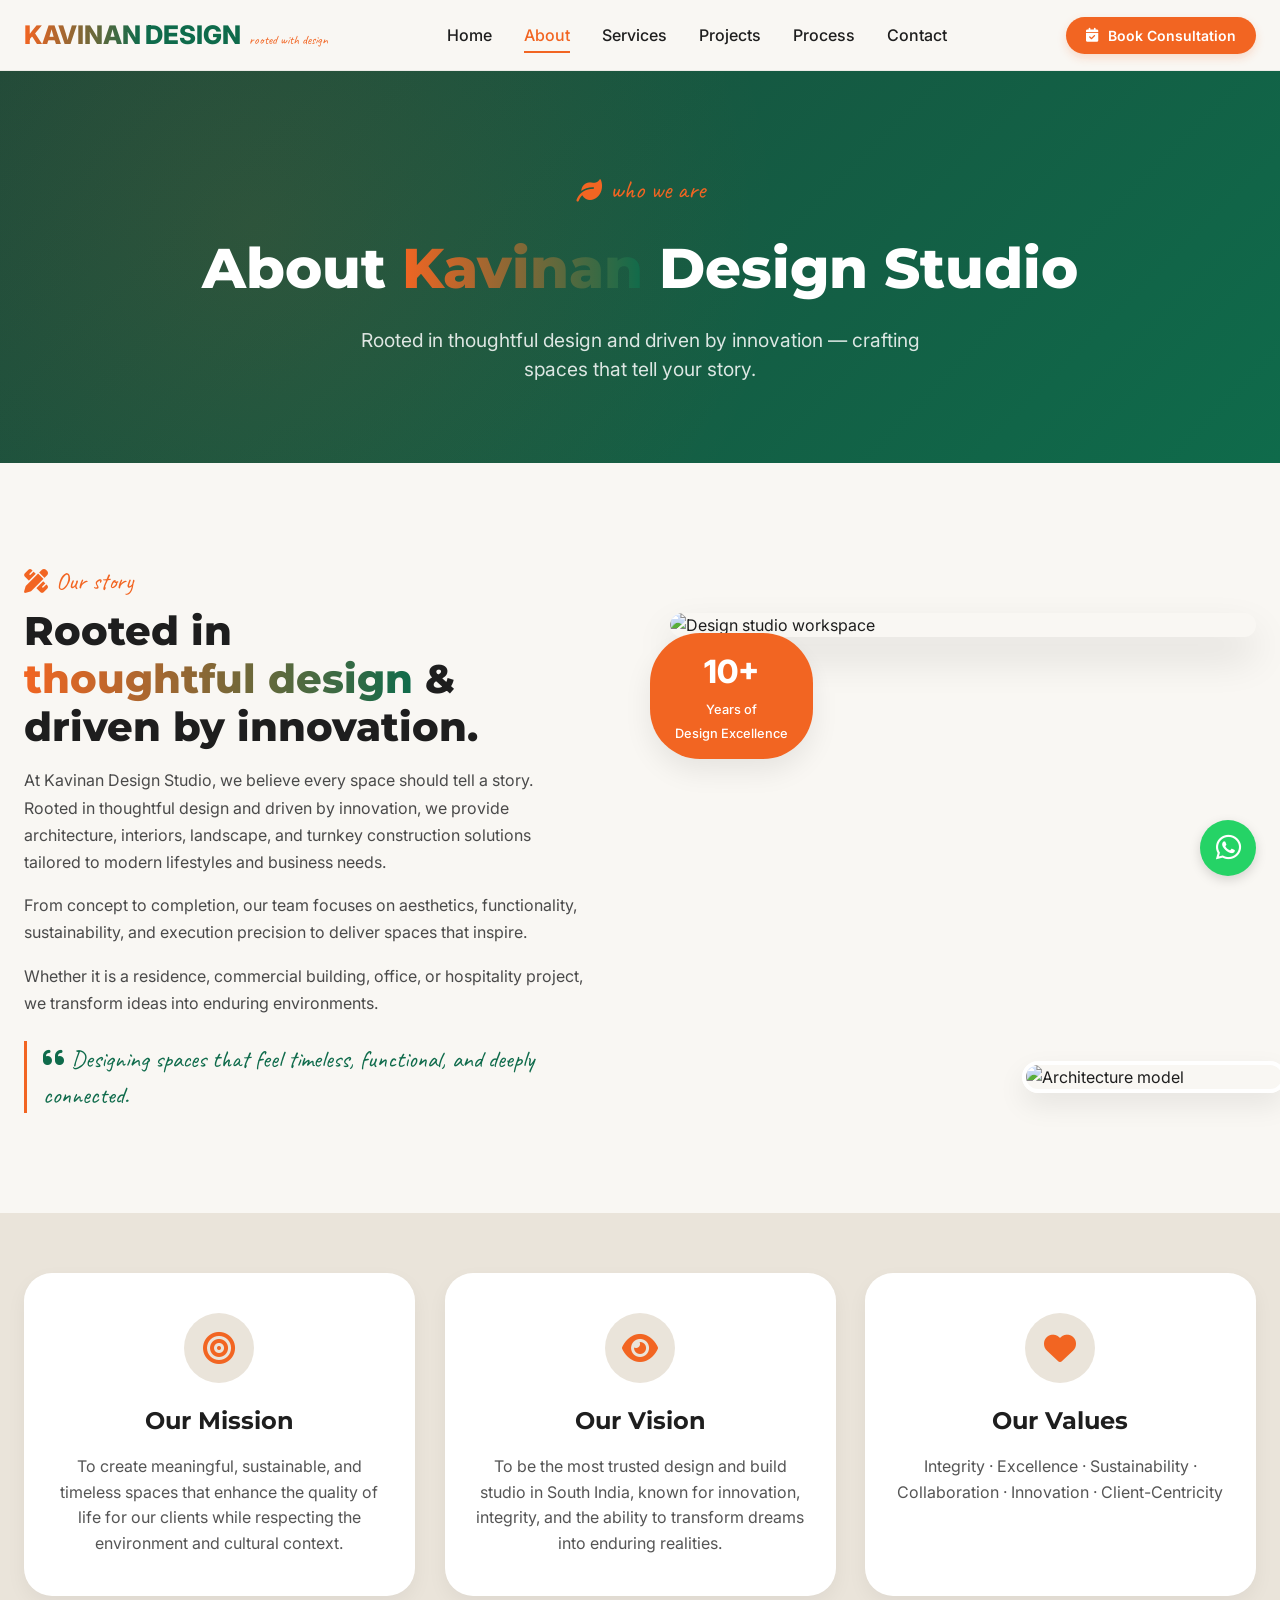
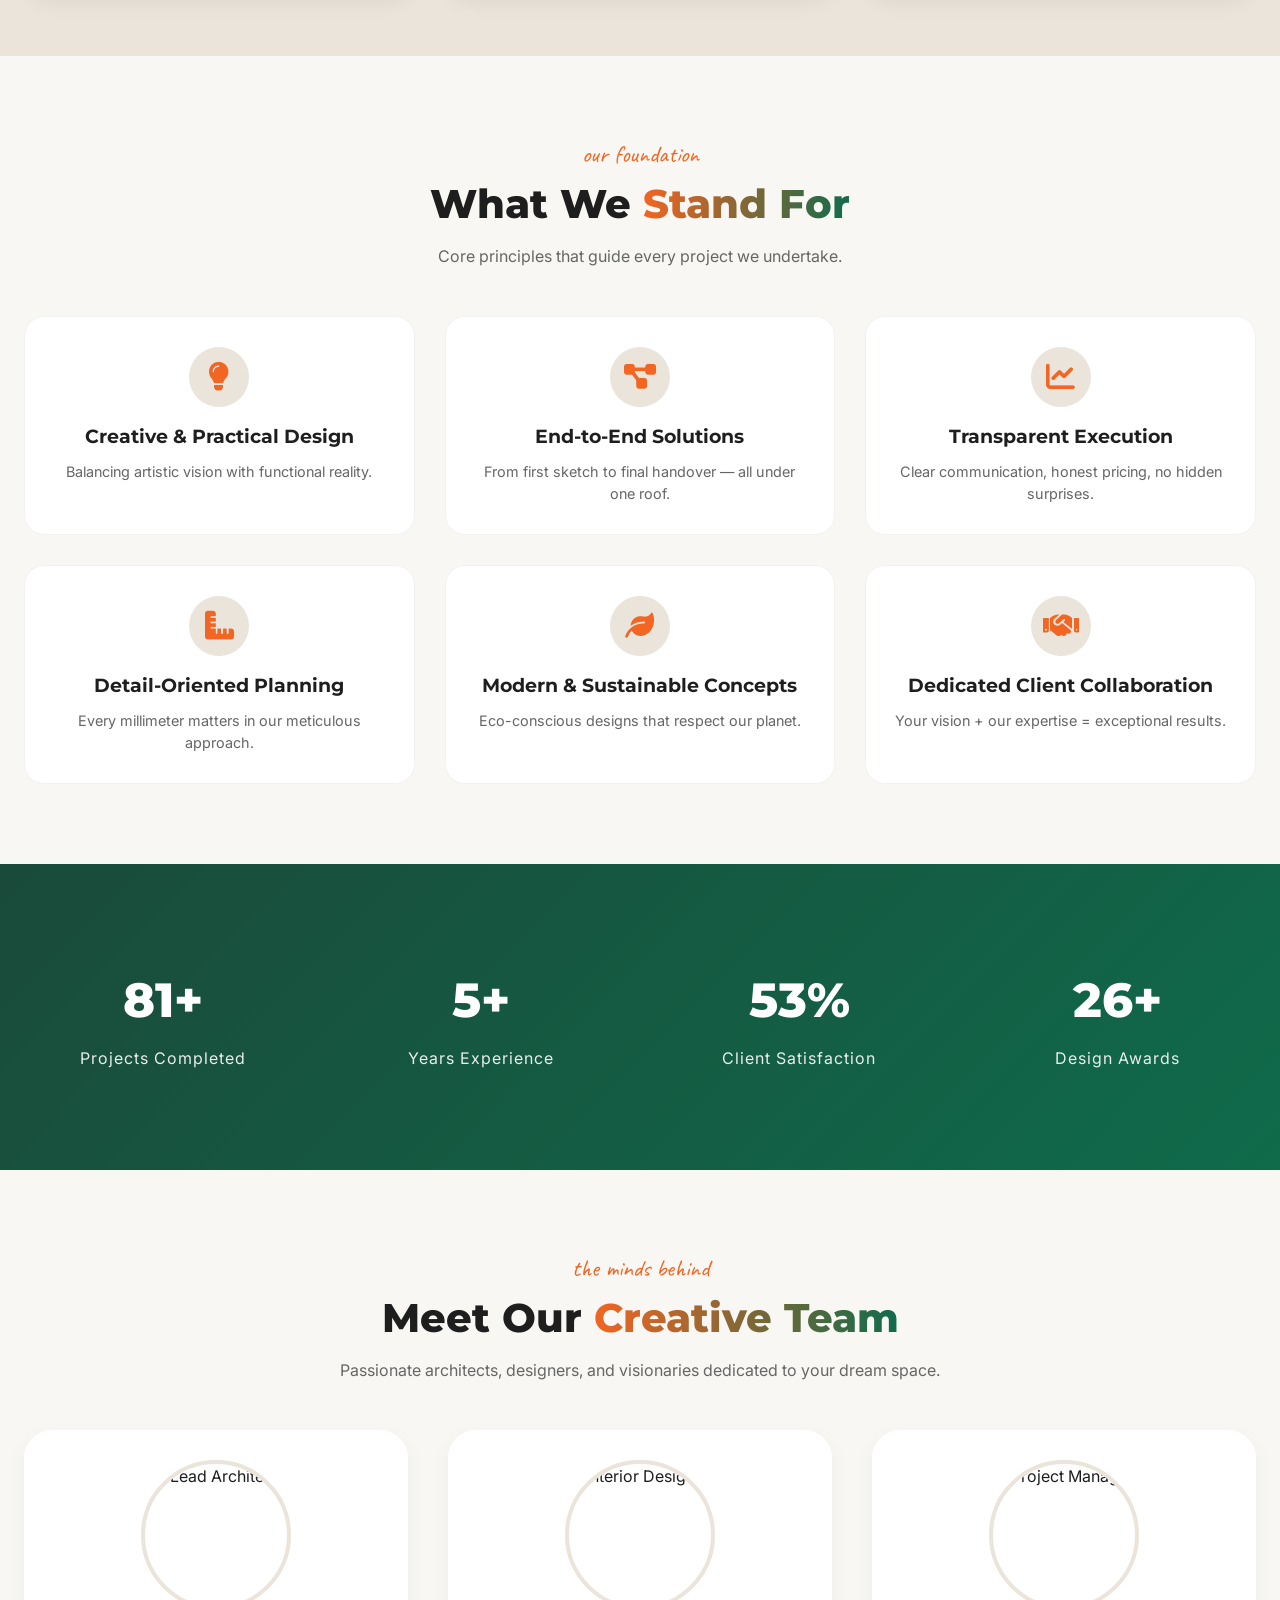
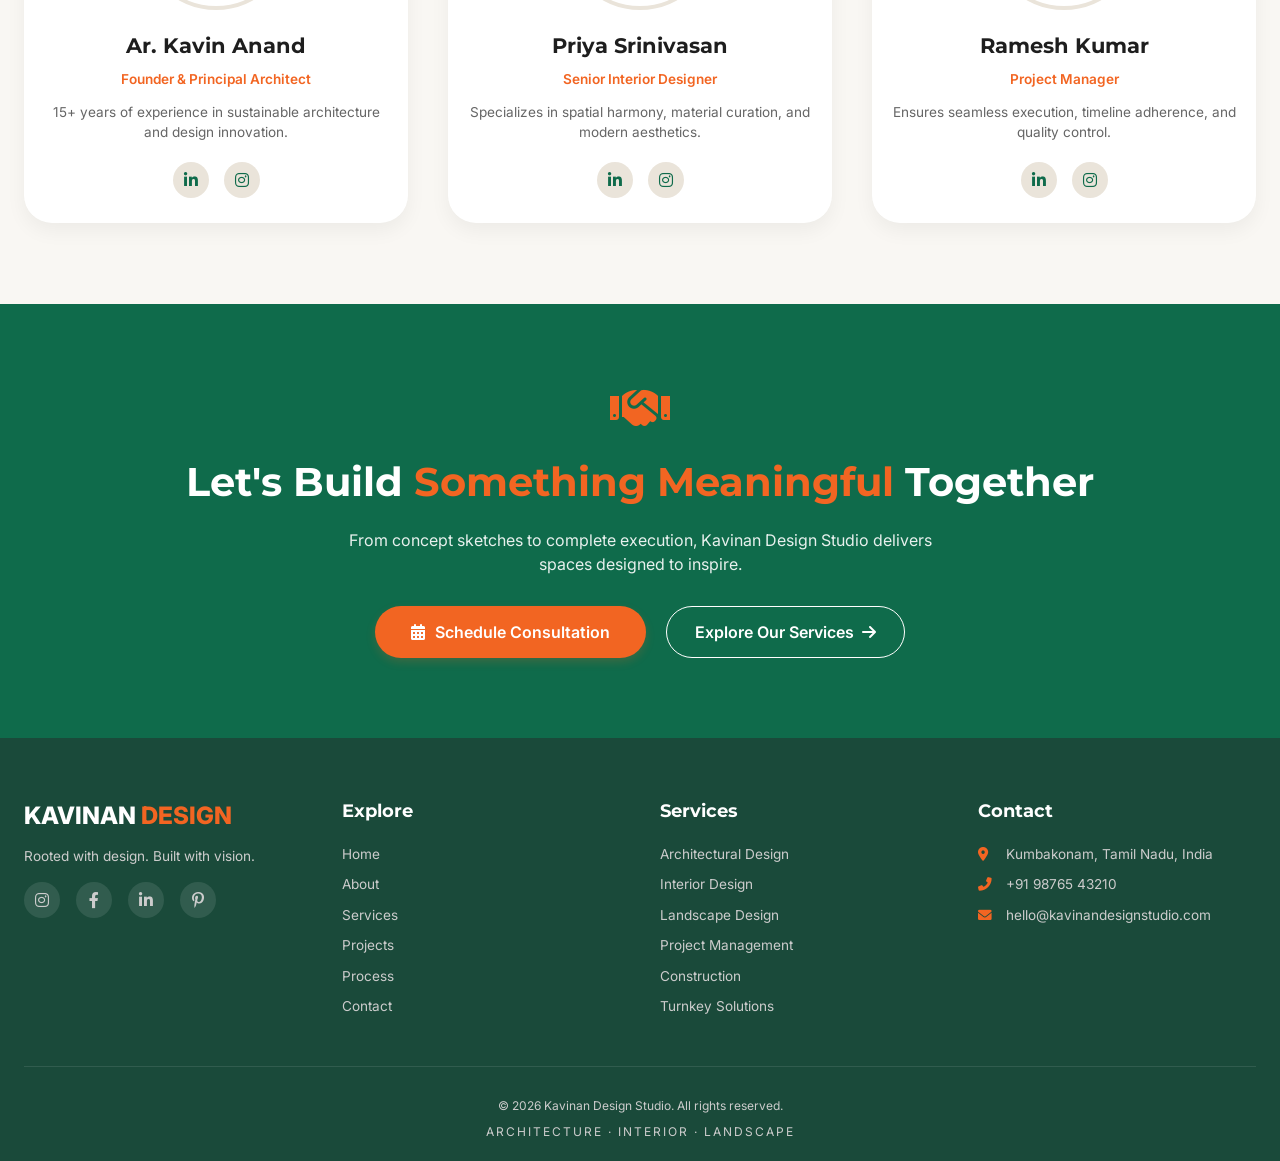
==== about.html @ 9d23a1c0 "first commit" ====
<!DOCTYPE html>
<html lang="en">
<head>
  <meta charset="UTF-8">
  <meta name="viewport" content="width=device-width, initial-scale=1.0, viewport-fit=cover">
  <title>About Us | Kavinan Design Studio | Rooted With Design. Built With Vision.</title>
  <meta name="description" content="Learn about Kavinan Design Studio — rooted in thoughtful design, driven by innovation. We create timeless architecture, interiors, and landscapes in Kumbakonam, Tamil Nadu.">
  
  <!-- Google Fonts -->
  <link href="https://fonts.googleapis.com/css2?family=Montserrat:wght@500;600;700;800;900&family=Inter:opsz,wght@14..32,300;14..32,400;14..32,500;14..32,600;14..32,700&family=Caveat:wght@500;700&display=swap" rel="stylesheet">
  <!-- Font Awesome 6 -->
  <link rel="stylesheet" href="https://cdnjs.cloudflare.com/ajax/libs/font-awesome/6.0.0-beta3/css/all.min.css">
  <!-- AOS Library -->
  <link href="https://unpkg.com/aos@2.3.1/dist/aos.css" rel="stylesheet">
  <!-- About Page CSS -->
  <link rel="stylesheet" href="about.css">
</head>
<body>

<!-- ==================== SITE HEADER (Shared across all pages) ==================== -->
<header class="site-header">
  <div class="container">
    <div class="header-inner">
      <div class="logo">
        <span class="logo-main">KAVINAN</span>
        <span class="logo-accent"> DESIGN</span>
        <span class="logo-tagline">rooted with design</span>
      </div>
      
      <!-- Desktop Navigation -->
      <nav class="desktop-nav">
        <a href="index.html" class="nav-link">Home</a>
        <a href="about.html" class="nav-link active">About</a>
        <a href="services.html" class="nav-link">Services</a>
        <a href="projects.html" class="nav-link">Projects</a>
        <a href="process.html" class="nav-link">Process</a>
        <a href="contact.html" class="nav-link">Contact</a>
      </nav>
      
      <div class="header-cta">
        <a href="contact.html" class="btn-primary btn-sm">
          <i class="fas fa-calendar-check"></i> Book Consultation
        </a>
      </div>
      
      <!-- Mobile Menu Toggle -->
      <button class="mobile-toggle" id="menuToggle">
        <i class="fas fa-bars"></i>
      </button>
    </div>
    
    <!-- Mobile Navigation Menu -->
    <div class="mobile-nav" id="mobileMenu">
      <a href="index.html" class="nav-link">Home</a>
      <a href="about.html" class="nav-link active">About</a>
      <a href="services.html" class="nav-link">Services</a>
      <a href="projects.html" class="nav-link">Projects</a>
      <a href="process.html" class="nav-link">Process</a>
      <a href="contact.html" class="nav-link">Contact</a>
      <a href="contact.html" class="btn-primary mobile-cta">Book Consultation</a>
    </div>
  </div>
</header>

<main>
  <!-- ==================== PAGE HERO ==================== -->
  <section class="page-hero">
    <div class="hero-pattern"></div>
    <div class="container">
      <div class="hero-content" data-aos="fade-up">
        <div class="hero-eyebrow">
          <i class="fas fa-leaf"></i> who we are
        </div>
        <h1 class="hero-title">About <span class="text-gradient">Kavinan</span> Design Studio</h1>
        <p class="hero-subtitle">Rooted in thoughtful design and driven by innovation — crafting spaces that tell your story.</p>
      </div>
    </div>
  </section>

  <!-- ==================== MAIN STORY SECTION ==================== -->
  <section class="story-section" data-aos="fade-up">
    <div class="container">
      <div class="story-grid">
        <div class="story-content" data-aos="fade-right">
          <div class="section-eyebrow">
            <i class="fas fa-pen-ruler"></i> Our story
          </div>
          <h2 class="section-title">Rooted in <span class="text-gradient">thoughtful design</span> & driven by innovation.</h2>
          <p class="story-text">At Kavinan Design Studio, we believe every space should tell a story. Rooted in thoughtful design and driven by innovation, we provide architecture, interiors, landscape, and turnkey construction solutions tailored to modern lifestyles and business needs.</p>
          <p class="story-text">From concept to completion, our team focuses on aesthetics, functionality, sustainability, and execution precision to deliver spaces that inspire.</p>
          <p class="story-text">Whether it is a residence, commercial building, office, or hospitality project, we transform ideas into enduring environments.</p>
          <div class="signature-quote">
            <i class="fas fa-quote-left"></i> Designing spaces that feel timeless, functional, and deeply connected.
          </div>
        </div>
        <div class="story-image" data-aos="fade-left">
          <div class="image-stack">
            <div class="image-main">
              <img src="https://images.pexels.com/photos/276724/pexels-photo-276724.jpeg?auto=compress&cs=tinysrgb&w=800" alt="Design studio workspace">
            </div>
            <div class="image-accent">
              <img src="https://images.pexels.com/photos/1571460/pexels-photo-1571460.jpeg?auto=compress&cs=tinysrgb&w=600" alt="Architecture model">
            </div>
          </div>
          <div class="floating-experience">
            <span class="exp-number">10+</span>
            <span class="exp-text">Years of<br>Design Excellence</span>
          </div>
        </div>
      </div>
    </div>
  </section>

  <!-- ==================== MISSION & VISION ==================== -->
  <section class="mission-vision" data-aos="fade-up">
    <div class="container">
      <div class="mv-grid">
        <div class="mission-card" data-aos="flip-left" data-aos-delay="0">
          <div class="card-icon">
            <i class="fas fa-bullseye"></i>
          </div>
          <h3>Our Mission</h3>
          <p>To create meaningful, sustainable, and timeless spaces that enhance the quality of life for our clients while respecting the environment and cultural context.</p>
        </div>
        <div class="vision-card" data-aos="flip-left" data-aos-delay="100">
          <div class="card-icon">
            <i class="fas fa-eye"></i>
          </div>
          <h3>Our Vision</h3>
          <p>To be the most trusted design and build studio in South India, known for innovation, integrity, and the ability to transform dreams into enduring realities.</p>
        </div>
        <div class="values-card" data-aos="flip-left" data-aos-delay="200">
          <div class="card-icon">
            <i class="fas fa-heart"></i>
          </div>
          <h3>Our Values</h3>
          <p>Integrity · Excellence · Sustainability · Collaboration · Innovation · Client-Centricity</p>
        </div>
      </div>
    </div>
  </section>

  <!-- ==================== WHAT WE STAND FOR (Values Grid) ==================== -->
  <section class="values-section" data-aos="fade-up">
    <div class="container">
      <div class="section-header">
        <div class="section-eyebrow">our foundation</div>
        <h2 class="section-title">What We <span class="text-gradient">Stand For</span></h2>
        <p class="section-subtitle">Core principles that guide every project we undertake.</p>
      </div>
      <div class="values-grid">
        <div class="value-item" data-aos="zoom-in" data-aos-delay="0">
          <div class="value-icon"><i class="fas fa-lightbulb"></i></div>
          <h4>Creative & Practical Design</h4>
          <p>Balancing artistic vision with functional reality.</p>
        </div>
        <div class="value-item" data-aos="zoom-in" data-aos-delay="50">
          <div class="value-icon"><i class="fas fa-project-diagram"></i></div>
          <h4>End-to-End Solutions</h4>
          <p>From first sketch to final handover — all under one roof.</p>
        </div>
        <div class="value-item" data-aos="zoom-in" data-aos-delay="100">
          <div class="value-icon"><i class="fas fa-chart-line"></i></div>
          <h4>Transparent Execution</h4>
          <p>Clear communication, honest pricing, no hidden surprises.</p>
        </div>
        <div class="value-item" data-aos="zoom-in" data-aos-delay="150">
          <div class="value-icon"><i class="fas fa-ruler-combined"></i></div>
          <h4>Detail-Oriented Planning</h4>
          <p>Every millimeter matters in our meticulous approach.</p>
        </div>
        <div class="value-item" data-aos="zoom-in" data-aos-delay="200">
          <div class="value-icon"><i class="fas fa-leaf"></i></div>
          <h4>Modern & Sustainable Concepts</h4>
          <p>Eco-conscious designs that respect our planet.</p>
        </div>
        <div class="value-item" data-aos="zoom-in" data-aos-delay="250">
          <div class="value-icon"><i class="fas fa-handshake"></i></div>
          <h4>Dedicated Client Collaboration</h4>
          <p>Your vision + our expertise = exceptional results.</p>
        </div>
      </div>
    </div>
  </section>

  <!-- ==================== STATS SECTION ==================== -->
  <section class="stats-section" data-aos="fade-up">
    <div class="container">
      <div class="stats-grid">
        <div class="stat-card" data-aos="count-up" data-aos-delay="0">
          <div class="stat-number">150+</div>
          <div class="stat-label">Projects Completed</div>
        </div>
        <div class="stat-card" data-aos="count-up" data-aos-delay="100">
          <div class="stat-number">10+</div>
          <div class="stat-label">Years Experience</div>
        </div>
        <div class="stat-card" data-aos="count-up" data-aos-delay="200">
          <div class="stat-number">98%</div>
          <div class="stat-label">Client Satisfaction</div>
        </div>
        <div class="stat-card" data-aos="count-up" data-aos-delay="300">
          <div class="stat-number">50+</div>
          <div class="stat-label">Design Awards</div>
        </div>
      </div>
    </div>
  </section>

  <!-- ==================== TEAM SECTION ==================== -->
  <section class="team-section" data-aos="fade-up">
    <div class="container">
      <div class="section-header">
        <div class="section-eyebrow">the minds behind</div>
        <h2 class="section-title">Meet Our <span class="text-gradient">Creative Team</span></h2>
        <p class="section-subtitle">Passionate architects, designers, and visionaries dedicated to your dream space.</p>
      </div>
      <div class="team-grid">
        <div class="team-card" data-aos="flip-up" data-aos-delay="0">
          <div class="team-image">
            <img src="https://randomuser.me/api/portraits/men/32.jpg" alt="Lead Architect">
          </div>
          <h4>Ar. Kavin Anand</h4>
          <span class="team-role">Founder & Principal Architect</span>
          <p>15+ years of experience in sustainable architecture and design innovation.</p>
          <div class="team-social">
            <a href="#"><i class="fab fa-linkedin-in"></i></a>
            <a href="#"><i class="fab fa-instagram"></i></a>
          </div>
        </div>
        <div class="team-card" data-aos="flip-up" data-aos-delay="100">
          <div class="team-image">
            <img src="https://randomuser.me/api/portraits/women/68.jpg" alt="Interior Designer">
          </div>
          <h4>Priya Srinivasan</h4>
          <span class="team-role">Senior Interior Designer</span>
          <p>Specializes in spatial harmony, material curation, and modern aesthetics.</p>
          <div class="team-social">
            <a href="#"><i class="fab fa-linkedin-in"></i></a>
            <a href="#"><i class="fab fa-instagram"></i></a>
          </div>
        </div>
        <div class="team-card" data-aos="flip-up" data-aos-delay="200">
          <div class="team-image">
            <img src="https://randomuser.me/api/portraits/men/75.jpg" alt="Project Manager">
          </div>
          <h4>Ramesh Kumar</h4>
          <span class="team-role">Project Manager</span>
          <p>Ensures seamless execution, timeline adherence, and quality control.</p>
          <div class="team-social">
            <a href="#"><i class="fab fa-linkedin-in"></i></a>
            <a href="#"><i class="fab fa-instagram"></i></a>
          </div>
        </div>
      </div>
    </div>
  </section>

  <!-- ==================== CTA SECTION ==================== -->
  <section class="cta-section" data-aos="fade-up">
    <div class="container">
      <div class="cta-content">
        <i class="fas fa-handshake cta-icon"></i>
        <h2>Let's Build <span class="text-orange">Something Meaningful</span> Together</h2>
        <p>From concept sketches to complete execution, Kavinan Design Studio delivers spaces designed to inspire.</p>
        <div class="cta-buttons">
          <a href="contact.html" class="btn-primary btn-large">
            <i class="fas fa-calendar-alt"></i> Schedule Consultation
          </a>
          <a href="services.html" class="btn-outline-dark btn-large">
            Explore Our Services <i class="fas fa-arrow-right"></i>
          </a>
        </div>
      </div>
    </div>
  </section>
</main>

<!-- ==================== SITE FOOTER (Shared) ==================== -->
<footer class="site-footer">
  <div class="container">
    <div class="footer-grid">
      <div class="footer-brand">
        <div class="footer-logo">KAVINAN <span>DESIGN</span></div>
        <p>Rooted with design. Built with vision.</p>
        <div class="social-links">
          <a href="#"><i class="fab fa-instagram"></i></a>
          <a href="#"><i class="fab fa-facebook-f"></i></a>
          <a href="#"><i class="fab fa-linkedin-in"></i></a>
          <a href="#"><i class="fab fa-pinterest-p"></i></a>
        </div>
      </div>
      <div class="footer-links">
        <h4>Explore</h4>
        <ul>
          <li><a href="index.html">Home</a></li>
          <li><a href="about.html">About</a></li>
          <li><a href="services.html">Services</a></li>
          <li><a href="projects.html">Projects</a></li>
          <li><a href="process.html">Process</a></li>
          <li><a href="contact.html">Contact</a></li>
        </ul>
      </div>
      <div class="footer-links">
        <h4>Services</h4>
        <ul>
          <li>Architectural Design</li>
          <li>Interior Design</li>
          <li>Landscape Design</li>
          <li>Project Management</li>
          <li>Construction</li>
          <li>Turnkey Solutions</li>
        </ul>
      </div>
      <div class="footer-contact">
        <h4>Contact</h4>
        <ul class="contact-list">
          <li><i class="fas fa-map-marker-alt"></i> Kumbakonam, Tamil Nadu, India</li>
          <li><i class="fas fa-phone-alt"></i> +91 98765 43210</li>
          <li><i class="fas fa-envelope"></i> hello@kavinandesignstudio.com</li>
        </ul>
      </div>
    </div>
    <div class="footer-bottom">
      <p>© 2026 Kavinan Design Studio. All rights reserved.</p>
      <p class="footer-tags">ARCHITECTURE · INTERIOR · LANDSCAPE</p>
    </div>
  </div>
</footer>

<!-- WhatsApp Floating Button -->
<a href="https://wa.me/919876543210" class="whatsapp-float" target="_blank">
  <i class="fab fa-whatsapp"></i>
</a>

<!-- Scripts -->
<script src="https://unpkg.com/aos@2.3.1/dist/aos.js"></script>
<script>
  // Initialize AOS
  AOS.init({
    once: true,
    offset: 30,
    duration: 700,
    easing: 'ease-out-cubic'
  });
  
  // Mobile menu toggle
  const menuToggle = document.getElementById('menuToggle');
  const mobileMenu = document.getElementById('mobileMenu');
  
  if (menuToggle && mobileMenu) {
    menuToggle.addEventListener('click', function() {
      mobileMenu.classList.toggle('active');
      const icon = menuToggle.querySelector('i');
      if (mobileMenu.classList.contains('active')) {
        icon.classList.remove('fa-bars');
        icon.classList.add('fa-times');
      } else {
        icon.classList.remove('fa-times');
        icon.classList.add('fa-bars');
      }
    });
  }
  
  // Close mobile menu when clicking a link
  const mobileLinks = document.querySelectorAll('.mobile-nav a');
  mobileLinks.forEach(link => {
    link.addEventListener('click', () => {
      mobileMenu.classList.remove('active');
      const icon = menuToggle.querySelector('i');
      icon.classList.remove('fa-times');
      icon.classList.add('fa-bars');
    });
  });
  
  // Animate stats numbers on scroll (simple count-up)
  const statNumbers = document.querySelectorAll('.stat-number');
  const observerOptions = { threshold: 0.5, rootMargin: '0px' };
  
  const observer = new IntersectionObserver((entries) => {
    entries.forEach(entry => {
      if (entry.isIntersecting) {
        const el = entry.target;
        const text = el.innerText;
        const isNumber = /[\d\+%]+/.test(text);
        if (isNumber && !el.hasAttribute('data-counted')) {
          el.setAttribute('data-counted', 'true');
          const rawValue = text.replace(/[^0-9]/g, '');
          const suffix = text.replace(/[0-9]/g, '');
          let start = 0;
          const end = parseInt(rawValue);
          const duration = 1500;
          const increment = end / (duration / 16);
          const timer = setInterval(() => {
            start += increment;
            if (start >= end) {
              el.innerText = end + suffix;
              clearInterval(timer);
            } else {
              el.innerText = Math.floor(start) + suffix;
            }
          }, 16);
        }
        observer.unobserve(el);
      }
    });
  }, observerOptions);
  
  statNumbers.forEach(num => observer.observe(num));
</script>
</body>
</html>
---- about.css ----
/* ============================================
   KAVINAN DESIGN STUDIO - ABOUT PAGE STYLES
   Rooted With Design. Built With Vision.
   ============================================ */

/* ---------- CSS VARIABLES (Design Tokens) ---------- */
:root {
  --brand-orange: #F26522;
  --brand-green: #0F6B4B;
  --brand-green-dark: #1A4A3A;
  --beige: #EAE4DA;
  --background: #F9F7F3;
  --foreground: #1E1E1E;
  --primary: var(--brand-green);
  --primary-foreground: #FFFFFF;
  --secondary: var(--beige);
  --accent: var(--brand-orange);
  --accent-foreground: #FFFFFF;
  --radius: 0.875rem;
  --shadow-sm: 0 8px 20px rgba(0,0,0,0.05);
  --shadow-md: 0 12px 28px rgba(0,0,0,0.08);
  --shadow-lg: 0 20px 40px rgba(0,0,0,0.12);
  --transition: all 0.3s cubic-bezier(0.2, 0.9, 0.4, 1.1);
}

/* ---------- RESET & BASE ---------- */
* {
  margin: 0;
  padding: 0;
  box-sizing: border-box;
}

body {
  font-family: 'Inter', sans-serif;
  background-color: var(--background);
  color: var(--foreground);
  scroll-behavior: smooth;
  overflow-x: hidden;
  line-height: 1.5;
}

h1, h2, h3, h4, .heading-font {
  font-family: 'Montserrat', sans-serif;
  font-weight: 700;
}

a {
  text-decoration: none;
  color: inherit;
}

img {
  max-width: 100%;
  height: auto;
  display: block;
}

.container {
  max-width: 1280px;
  margin: 0 auto;
  padding: 0 24px;
}

/* ---------- TYPOGRAPHY UTILITIES ---------- */
.text-gradient {
  background: linear-gradient(90deg, var(--brand-orange), var(--brand-green));
  -webkit-background-clip: text;
  background-clip: text;
  color: transparent;
  display: inline-block;
}

.text-orange {
  color: var(--brand-orange);
}

.section-eyebrow {
  font-family: 'Caveat', cursive;
  font-size: 1.5rem;
  color: var(--brand-orange);
  margin-bottom: 0.5rem;
  display: inline-flex;
  align-items: center;
  gap: 8px;
}

.section-title {
  font-size: 2.5rem;
  font-weight: 800;
  line-height: 1.2;
  margin-bottom: 1rem;
}

.section-subtitle {
  color: #666;
  font-size: 1rem;
  max-width: 600px;
  margin: 0 auto;
}

@media (max-width: 768px) {
  .section-title {
    font-size: 1.8rem;
  }
  .container {
    padding: 0 20px;
  }
}

/* ---------- BUTTONS ---------- */
.btn-primary {
  background-color: var(--brand-orange);
  color: white;
  padding: 12px 28px;
  border-radius: 40px;
  font-weight: 600;
  transition: var(--transition);
  display: inline-flex;
  align-items: center;
  gap: 10px;
  border: none;
  cursor: pointer;
  box-shadow: 0 4px 10px rgba(242, 101, 34, 0.2);
}

.btn-primary:hover {
  transform: scale(1.02);
  background-color: #d9561c;
}

.btn-sm {
  padding: 8px 20px;
  font-size: 0.875rem;
}

.btn-large {
  padding: 14px 36px;
  font-size: 1rem;
}

.btn-outline-dark {
  background: transparent;
  border: 1.5px solid white;
  color: white;
  padding: 12px 28px;
  border-radius: 40px;
  font-weight: 600;
  transition: var(--transition);
  display: inline-flex;
  align-items: center;
  gap: 8px;
}

.btn-outline-dark:hover {
  background: white;
  color: var(--brand-green);
  transform: scale(1.02);
}

/* ---------- HEADER & NAVIGATION ---------- */
.site-header {
  position: sticky;
  top: 0;
  z-index: 1000;
  background: rgba(249, 247, 243, 0.95);
  backdrop-filter: blur(12px);
  border-bottom: 1px solid rgba(0, 0, 0, 0.05);
  padding: 16px 0;
}

.header-inner {
  display: flex;
  justify-content: space-between;
  align-items: center;
}

.logo {
  display: flex;
  align-items: baseline;
  flex-wrap: wrap;
  gap: 4px;
}

.logo-main {
  font-size: 1.6rem;
  font-weight: 800;
  background: linear-gradient(90deg, var(--brand-orange), var(--brand-green));
  -webkit-background-clip: text;
  background-clip: text;
  color: transparent;
}

.logo-accent {
  font-size: 1.6rem;
  font-weight: 800;
  color: var(--brand-green);
}

.logo-tagline {
  font-family: 'Caveat', cursive;
  font-size: 0.8rem;
  color: var(--brand-orange);
  margin-left: 4px;
}

.desktop-nav {
  display: flex;
  gap: 32px;
}

.nav-link {
  font-weight: 500;
  transition: color 0.2s;
  position: relative;
}

.nav-link::after {
  content: '';
  position: absolute;
  bottom: -6px;
  left: 0;
  width: 0;
  height: 2px;
  background: var(--brand-orange);
  transition: width 0.3s ease;
}

.nav-link:hover::after,
.nav-link.active::after {
  width: 100%;
}

.nav-link:hover,
.nav-link.active {
  color: var(--brand-orange);
}

.mobile-toggle {
  display: none;
  background: none;
  border: none;
  font-size: 1.5rem;
  cursor: pointer;
  color: var(--brand-green);
}

.mobile-nav {
  display: none;
  flex-direction: column;
  gap: 16px;
  padding: 20px 0;
  background: white;
  margin-top: 16px;
  border-radius: 12px;
}

.mobile-nav.active {
  display: flex;
}

.mobile-nav .nav-link {
  padding: 8px 0;
  border-bottom: 1px solid #eee;
}

.mobile-cta {
  text-align: center;
  margin-top: 8px;
}

@media (max-width: 900px) {
  .desktop-nav, .header-cta {
    display: none;
  }
  .mobile-toggle {
    display: block;
  }
}

/* ---------- PAGE HERO ---------- */
.page-hero {
  position: relative;
  background: linear-gradient(135deg, var(--brand-green-dark) 0%, var(--brand-green) 100%);
  padding: 100px 0 80px;
  text-align: center;
  overflow: hidden;
}

.hero-pattern {
  position: absolute;
  inset: 0;
  background-image: radial-gradient(circle at 20% 40%, rgba(242,101,34,0.1) 0%, transparent 50%);
  pointer-events: none;
}

.hero-content {
  position: relative;
  z-index: 2;
}

.hero-eyebrow {
  font-family: 'Caveat', cursive;
  font-size: 1.6rem;
  color: var(--brand-orange);
  display: inline-flex;
  align-items: center;
  gap: 8px;
  margin-bottom: 1rem;
}

.hero-title {
  font-size: 3.5rem;
  font-weight: 800;
  color: white;
  margin-bottom: 1rem;
}

.hero-subtitle {
  font-size: 1.2rem;
  color: rgba(255,255,255,0.85);
  max-width: 600px;
  margin: 0 auto;
}

@media (max-width: 768px) {
  .page-hero {
    padding: 60px 0 50px;
  }
  .hero-title {
    font-size: 2.2rem;
  }
}

/* ---------- STORY SECTION ---------- */
.story-section {
  padding: 100px 0;
}

.story-grid {
  display: grid;
  grid-template-columns: 1fr 1fr;
  gap: 60px;
  align-items: center;
}

.story-content {
  padding-right: 20px;
}

.story-text {
  margin-bottom: 1rem;
  color: #4a4a4a;
  line-height: 1.7;
}

.signature-quote {
  font-family: 'Caveat', cursive;
  font-size: 1.5rem;
  color: var(--brand-green);
  margin-top: 1.5rem;
  padding-left: 1rem;
  border-left: 3px solid var(--brand-orange);
}

.story-image {
  position: relative;
}

.image-stack {
  position: relative;
  min-height: 450px;
}

.image-main {
  border-radius: 24px;
  overflow: hidden;
  box-shadow: var(--shadow-lg);
}

.image-main img {
  width: 100%;
  height: auto;
  border-radius: 24px;
}

.image-accent {
  position: absolute;
  bottom: -30px;
  right: -30px;
  width: 45%;
  border-radius: 20px;
  overflow: hidden;
  box-shadow: var(--shadow-md);
  border: 4px solid white;
}

.floating-experience {
  position: absolute;
  top: 20px;
  left: -20px;
  background: var(--brand-orange);
  color: white;
  padding: 15px 25px;
  border-radius: 50px;
  text-align: center;
  box-shadow: var(--shadow-md);
  animation: floatAnim 3s infinite ease-in-out;
}

@keyframes floatAnim {
  0%, 100% { transform: translateY(0); }
  50% { transform: translateY(-8px); }
}

.exp-number {
  font-size: 2rem;
  font-weight: 800;
  display: block;
}

.exp-text {
  font-size: 0.8rem;
  font-weight: 500;
}

@media (max-width: 900px) {
  .story-grid {
    grid-template-columns: 1fr;
    gap: 40px;
  }
  .story-section {
    padding: 60px 0;
  }
  .image-accent {
    right: -10px;
    bottom: -15px;
  }
  .floating-experience {
    left: -10px;
  }
}

/* ---------- MISSION & VISION CARDS ---------- */
.mission-vision {
  padding: 60px 0;
  background: var(--beige);
}

.mv-grid {
  display: grid;
  grid-template-columns: repeat(auto-fit, minmax(280px, 1fr));
  gap: 30px;
}

.mission-card, .vision-card, .values-card {
  background: white;
  padding: 40px 30px;
  border-radius: 28px;
  text-align: center;
  transition: var(--transition);
  box-shadow: var(--shadow-sm);
}

.mission-card:hover, .vision-card:hover, .values-card:hover {
  transform: translateY(-6px);
  box-shadow: var(--shadow-md);
}

.card-icon {
  width: 70px;
  height: 70px;
  background: var(--beige);
  border-radius: 50%;
  display: flex;
  align-items: center;
  justify-content: center;
  margin: 0 auto 20px;
  font-size: 2rem;
  color: var(--brand-orange);
  transition: var(--transition);
}

.mission-card:hover .card-icon,
.vision-card:hover .card-icon,
.values-card:hover .card-icon {
  background: var(--brand-orange);
  color: white;
}

.mission-card h3, .vision-card h3, .values-card h3 {
  font-size: 1.5rem;
  margin-bottom: 15px;
}

.mission-card p, .vision-card p, .values-card p {
  color: #555;
  line-height: 1.6;
}

/* ---------- VALUES SECTION (What We Stand For) ---------- */
.values-section {
  padding: 80px 0;
}

.section-header {
  text-align: center;
  margin-bottom: 48px;
}

.values-grid {
  display: grid;
  grid-template-columns: repeat(auto-fit, minmax(300px, 1fr));
  gap: 30px;
}

.value-item {
  background: white;
  padding: 30px 25px;
  border-radius: 20px;
  text-align: center;
  transition: var(--transition);
  border: 1px solid rgba(0,0,0,0.05);
}

.value-item:hover {
  transform: translateY(-5px);
  box-shadow: var(--shadow-md);
}

.value-icon {
  width: 60px;
  height: 60px;
  background: var(--beige);
  border-radius: 50%;
  display: flex;
  align-items: center;
  justify-content: center;
  margin: 0 auto 15px;
  font-size: 1.8rem;
  color: var(--brand-orange);
}

.value-item h4 {
  font-size: 1.2rem;
  margin-bottom: 10px;
}

.value-item p {
  color: #666;
  font-size: 0.9rem;
}

/* ---------- STATS SECTION ---------- */
.stats-section {
  padding: 80px 0;
  background: linear-gradient(135deg, var(--brand-green-dark) 0%, var(--brand-green) 100%);
  color: white;
}

.stats-grid {
  display: grid;
  grid-template-columns: repeat(auto-fit, minmax(200px, 1fr));
  gap: 40px;
  text-align: center;
}

.stat-card {
  padding: 20px;
}

.stat-number {
  font-size: 3rem;
  font-weight: 800;
  font-family: 'Montserrat', sans-serif;
  margin-bottom: 10px;
}

.stat-label {
  font-size: 1rem;
  opacity: 0.9;
  letter-spacing: 1px;
}

/* ---------- TEAM SECTION ---------- */
.team-section {
  padding: 80px 0;
  background: var(--background);
}

.team-grid {
  display: grid;
  grid-template-columns: repeat(auto-fit, minmax(280px, 1fr));
  gap: 40px;
  margin-top: 40px;
}

.team-card {
  background: white;
  border-radius: 28px;
  overflow: hidden;
  text-align: center;
  transition: var(--transition);
  box-shadow: var(--shadow-sm);
}

.team-card:hover {
  transform: translateY(-8px);
  box-shadow: var(--shadow-lg);
}

.team-image {
  width: 150px;
  height: 150px;
  border-radius: 50%;
  overflow: hidden;
  margin: 30px auto 0;
  border: 4px solid var(--beige);
}

.team-image img {
  width: 100%;
  height: 100%;
  object-fit: cover;
}

.team-card h4 {
  font-size: 1.3rem;
  margin-top: 20px;
  margin-bottom: 5px;
}

.team-role {
  display: inline-block;
  color: var(--brand-orange);
  font-size: 0.85rem;
  font-weight: 600;
  margin-bottom: 12px;
}

.team-card p {
  padding: 0 20px 20px;
  color: #666;
  font-size: 0.85rem;
  line-height: 1.5;
}

.team-social {
  display: flex;
  justify-content: center;
  gap: 15px;
  padding-bottom: 25px;
}

.team-social a {
  width: 36px;
  height: 36px;
  background: var(--beige);
  border-radius: 50%;
  display: flex;
  align-items: center;
  justify-content: center;
  transition: var(--transition);
  color: var(--brand-green);
}

.team-social a:hover {
  background: var(--brand-orange);
  color: white;
}

/* ---------- CTA SECTION ---------- */
.cta-section {
  padding: 80px 0;
  background: var(--brand-green);
  color: white;
  text-align: center;
}

.cta-icon {
  font-size: 3rem;
  color: var(--brand-orange);
  margin-bottom: 20px;
  display: inline-block;
  animation: bounceIcon 2s infinite;
}

@keyframes bounceIcon {
  0%, 100% { transform: translateY(0); }
  50% { transform: translateY(-8px); }
}

.cta-content h2 {
  font-size: 2.5rem;
  margin-bottom: 16px;
}

.cta-content p {
  max-width: 600px;
  margin: 0 auto 30px;
  opacity: 0.9;
}

.cta-buttons {
  display: flex;
  gap: 20px;
  justify-content: center;
  flex-wrap: wrap;
}

@media (max-width: 768px) {
  .cta-content h2 {
    font-size: 1.8rem;
  }
}

/* ---------- FOOTER ---------- */
.site-footer {
  background: var(--brand-green-dark);
  color: #ccc;
  padding: 60px 0 20px;
}

.footer-grid {
  display: grid;
  grid-template-columns: repeat(auto-fit, minmax(220px, 1fr));
  gap: 40px;
  margin-bottom: 40px;
}

.footer-logo {
  font-size: 1.5rem;
  font-weight: 800;
  color: white;
  margin-bottom: 12px;
}

.footer-logo span {
  color: var(--brand-orange);
}

.footer-brand p {
  margin-bottom: 16px;
  font-size: 0.85rem;
}

.social-links {
  display: flex;
  gap: 16px;
}

.social-links a {
  width: 36px;
  height: 36px;
  background: rgba(255,255,255,0.1);
  border-radius: 50%;
  display: flex;
  align-items: center;
  justify-content: center;
  transition: var(--transition);
}

.social-links a:hover {
  background: var(--brand-orange);
  transform: translateY(-3px);
}

.footer-links h4, .footer-contact h4 {
  color: white;
  margin-bottom: 20px;
  font-size: 1.1rem;
}

.footer-links ul, .footer-contact ul {
  list-style: none;
}

.footer-links li, .contact-list li {
  margin-bottom: 10px;
  font-size: 0.85rem;
}

.footer-links a:hover {
  color: var(--brand-orange);
}

.contact-list li i {
  width: 24px;
  color: var(--brand-orange);
}

.footer-bottom {
  text-align: center;
  padding-top: 30px;
  border-top: 1px solid rgba(255,255,255,0.1);
  font-size: 0.75rem;
}

.footer-tags {
  margin-top: 8px;
  letter-spacing: 2px;
}

/* ---------- WHATSAPP FLOAT ---------- */
.whatsapp-float {
  position: fixed;
  bottom: 24px;
  right: 24px;
  background-color: #25D366;
  width: 56px;
  height: 56px;
  border-radius: 50%;
  display: flex;
  align-items: center;
  justify-content: center;
  color: white;
  font-size: 1.8rem;
  box-shadow: 0 4px 12px rgba(0,0,0,0.15);
  transition: var(--transition);
  z-index: 100;
}

.whatsapp-float:hover {
  transform: scale(1.1);
  background-color: #20b859;
}
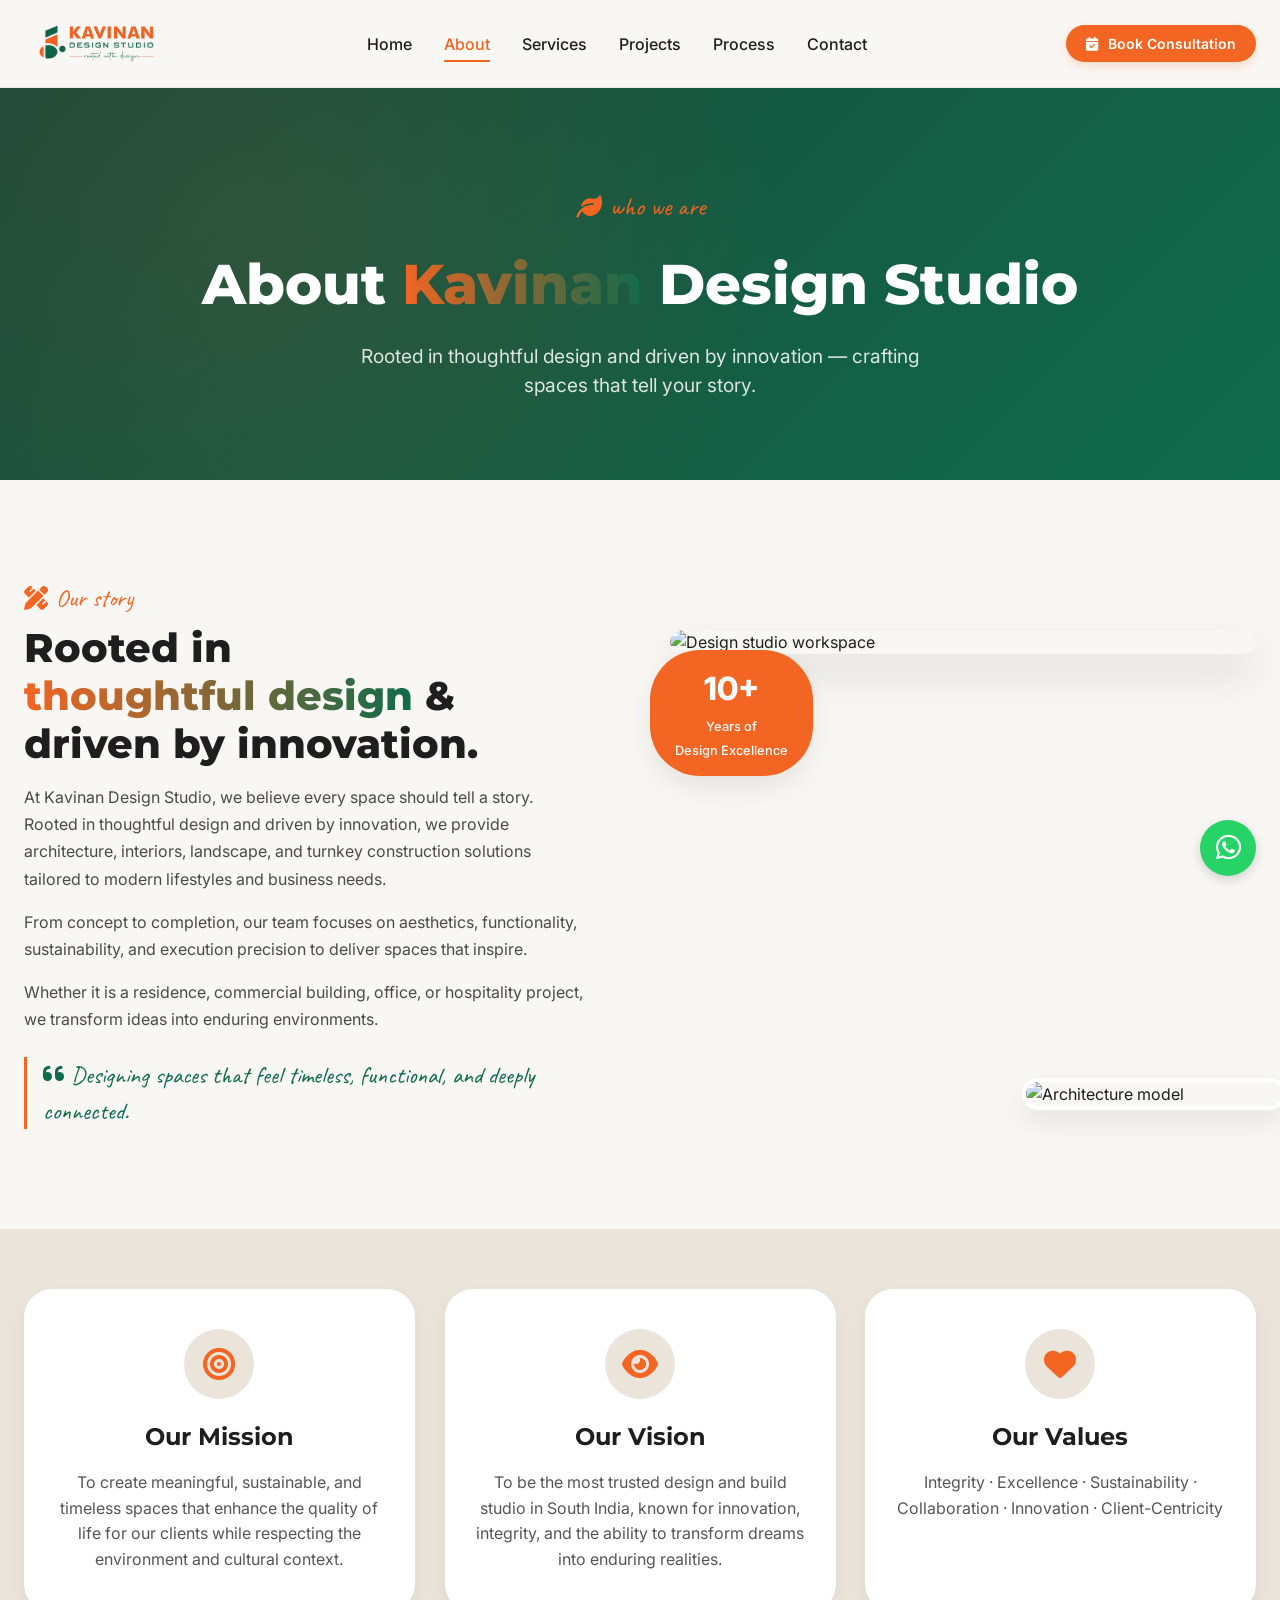
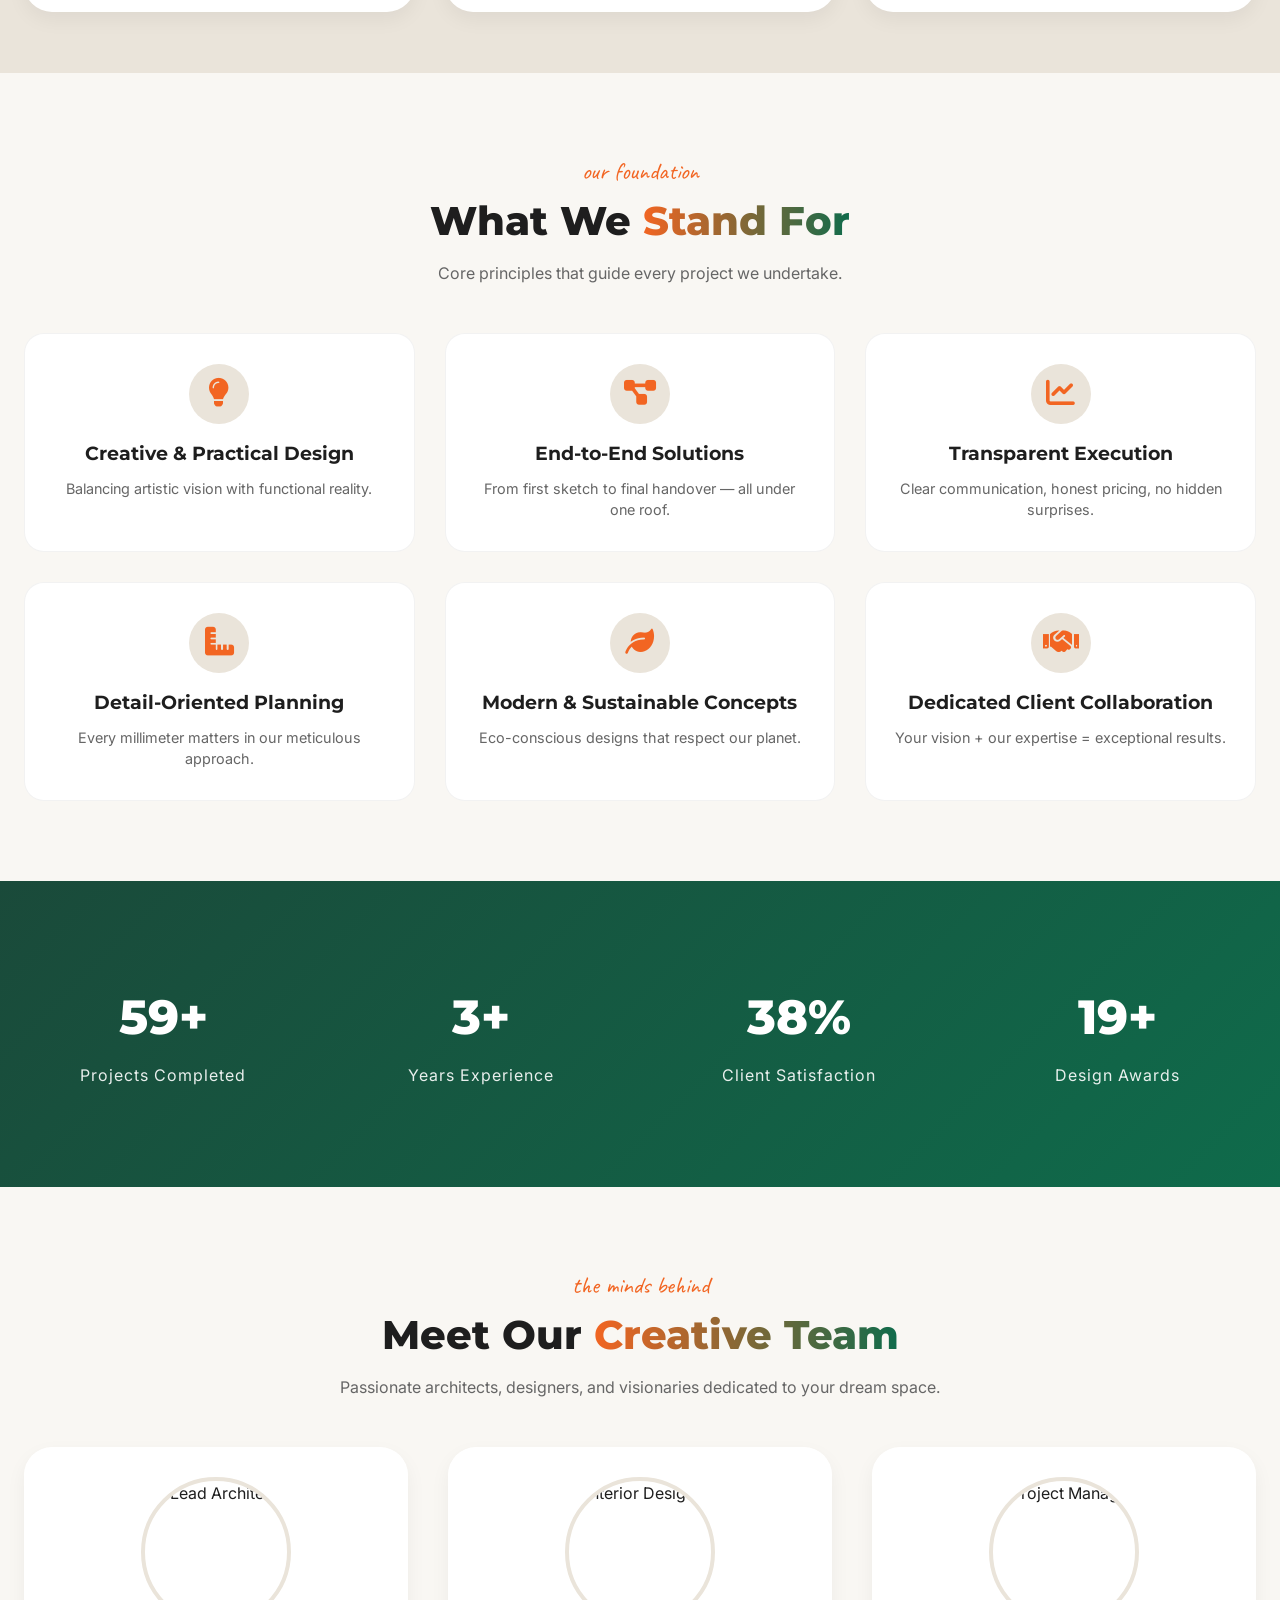
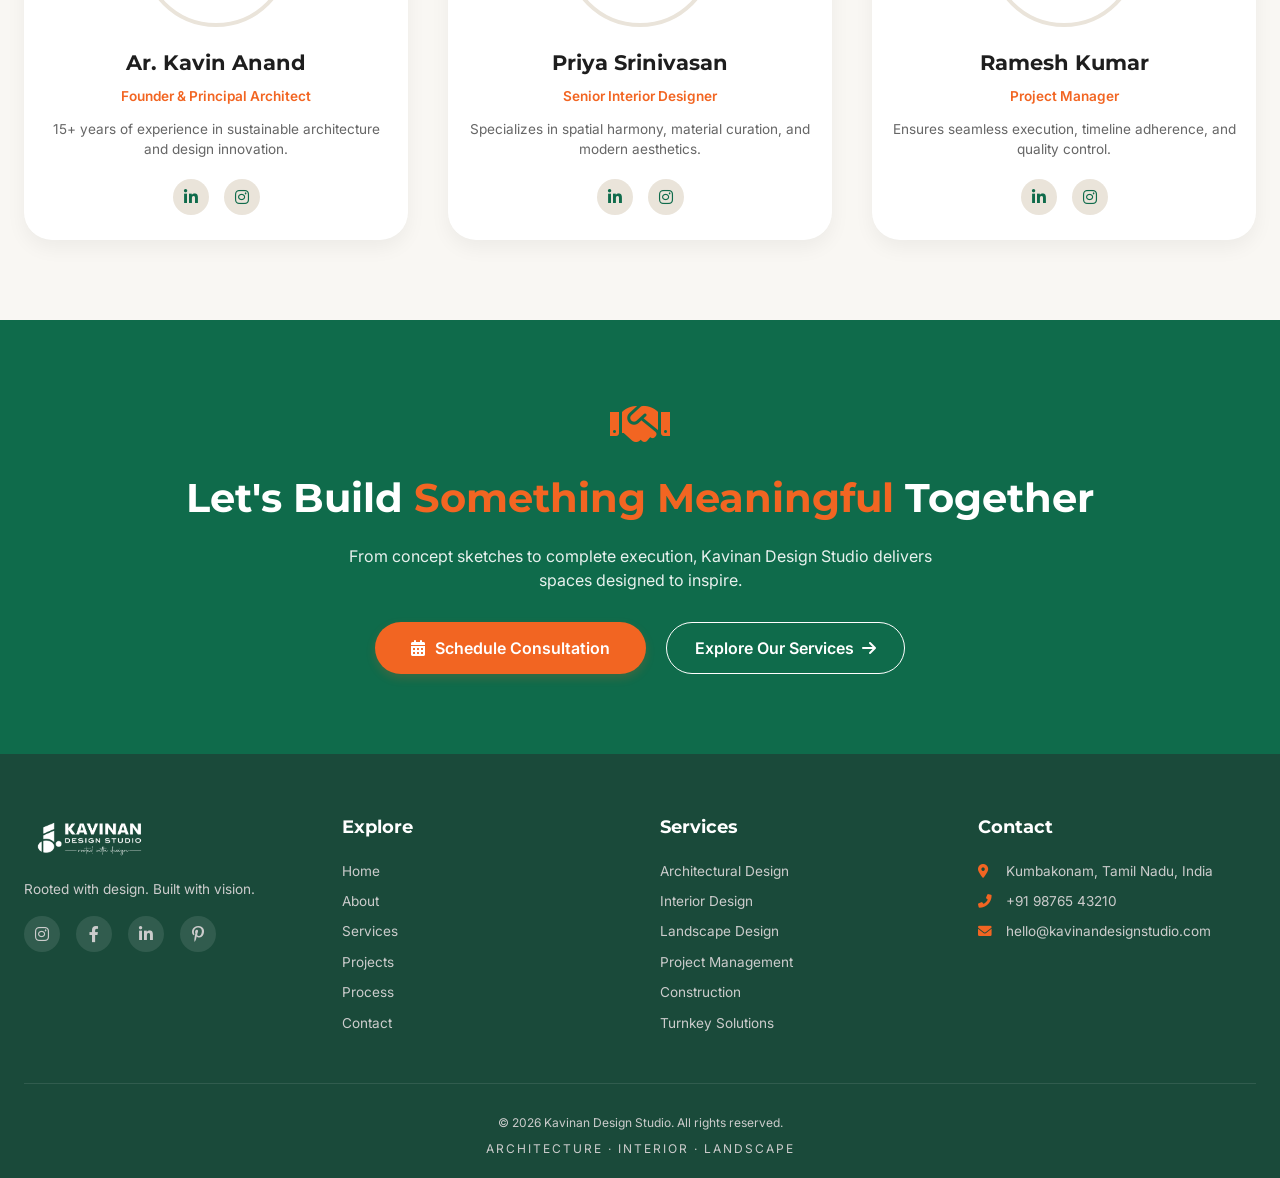
==== commit 6666c13b: "header-changes" ====
--- a/about.html
+++ b/about.html
@@ -22,10 +22,10 @@
   <div class="container">
     <div class="header-inner">
       <div class="logo">
-        <span class="logo-main">KAVINAN</span>
-        <span class="logo-accent"> DESIGN</span>
-        <span class="logo-tagline">rooted with design</span>
-      </div>
+  <a href="index.html" class="logo-link">
+    <img src="./image/kavinan-logo.png" alt="Kavinan Design Studio" class="logo-image">
+  </a>
+</div>
       
       <!-- Desktop Navigation -->
       <nav class="desktop-nav">
@@ -281,15 +281,17 @@
   <div class="container">
     <div class="footer-grid">
       <div class="footer-brand">
-        <div class="footer-logo">KAVINAN <span>DESIGN</span></div>
-        <p>Rooted with design. Built with vision.</p>
-        <div class="social-links">
-          <a href="#"><i class="fab fa-instagram"></i></a>
-          <a href="#"><i class="fab fa-facebook-f"></i></a>
-          <a href="#"><i class="fab fa-linkedin-in"></i></a>
-          <a href="#"><i class="fab fa-pinterest-p"></i></a>
-        </div>
-      </div>
+  <a href="index.html" class="footer-logo-link">
+    <img src="./image/kavinan-logo.png" alt="Kavinan Design Studio" class="footer-logo-image">
+  </a>
+  <p>Rooted with design. Built with vision.</p>
+  <div class="social-links">
+    <a href="#"><i class="fab fa-instagram"></i></a>
+    <a href="#"><i class="fab fa-facebook-f"></i></a>
+    <a href="#"><i class="fab fa-linkedin-in"></i></a>
+    <a href="#"><i class="fab fa-pinterest-p"></i></a>
+  </div>
+</div>
       <div class="footer-links">
         <h4>Explore</h4>
         <ul>
--- a/about.css
+++ b/about.css
@@ -174,33 +174,37 @@
   align-items: center;
 }
 
+
+/* ---------- HEADER LOGO IMAGE STYLES ---------- */
 .logo {
   display: flex;
-  align-items: baseline;
-  flex-wrap: wrap;
-  gap: 4px;
-}
-
-.logo-main {
-  font-size: 1.6rem;
-  font-weight: 800;
-  background: linear-gradient(90deg, var(--brand-orange), var(--brand-green));
-  -webkit-background-clip: text;
-  background-clip: text;
-  color: transparent;
-}
-
-.logo-accent {
-  font-size: 1.6rem;
-  font-weight: 800;
-  color: var(--brand-green);
-}
-
-.logo-tagline {
-  font-family: 'Caveat', cursive;
-  font-size: 0.8rem;
-  color: var(--brand-orange);
-  margin-left: 4px;
+  align-items: center;
+}
+
+.logo-link {
+  display: flex;
+  align-items: center;
+  text-decoration: none;
+}
+
+.logo-image {
+  height: 55px;
+  width: auto;
+  max-width: 220px;
+  object-fit: contain;
+  transition: var(--transition);
+}
+
+.logo-image:hover {
+  transform: scale(1.02);
+}
+
+/* Responsive logo for mobile */
+@media (max-width: 768px) {
+  .logo-image {
+    height: 45px;
+    max-width: 180px;
+  }
 }
 
 .desktop-nav {
@@ -727,11 +731,37 @@
   margin-bottom: 40px;
 }
 
-.footer-logo {
-  font-size: 1.5rem;
-  font-weight: 800;
-  color: white;
-  margin-bottom: 12px;
+/* ---------- FOOTER LOGO IMAGE STYLES ---------- */
+.footer-brand {
+  display: flex;
+  flex-direction: column;
+}
+
+.footer-logo-link {
+  display: inline-block;
+  margin-bottom: 15px;
+}
+
+.footer-logo-image {
+  height: 50px;
+  width: auto;
+  max-width: 200px;
+  object-fit: contain;
+  filter: brightness(0) invert(1);
+  transition: var(--transition);
+}
+
+.footer-logo-image:hover {
+  opacity: 0.9;
+  transform: scale(1.02);
+}
+
+/* Responsive footer logo for mobile */
+@media (max-width: 768px) {
+  .footer-logo-image {
+    height: 42px;
+    max-width: 170px;
+  }
 }
 
 .footer-logo span {
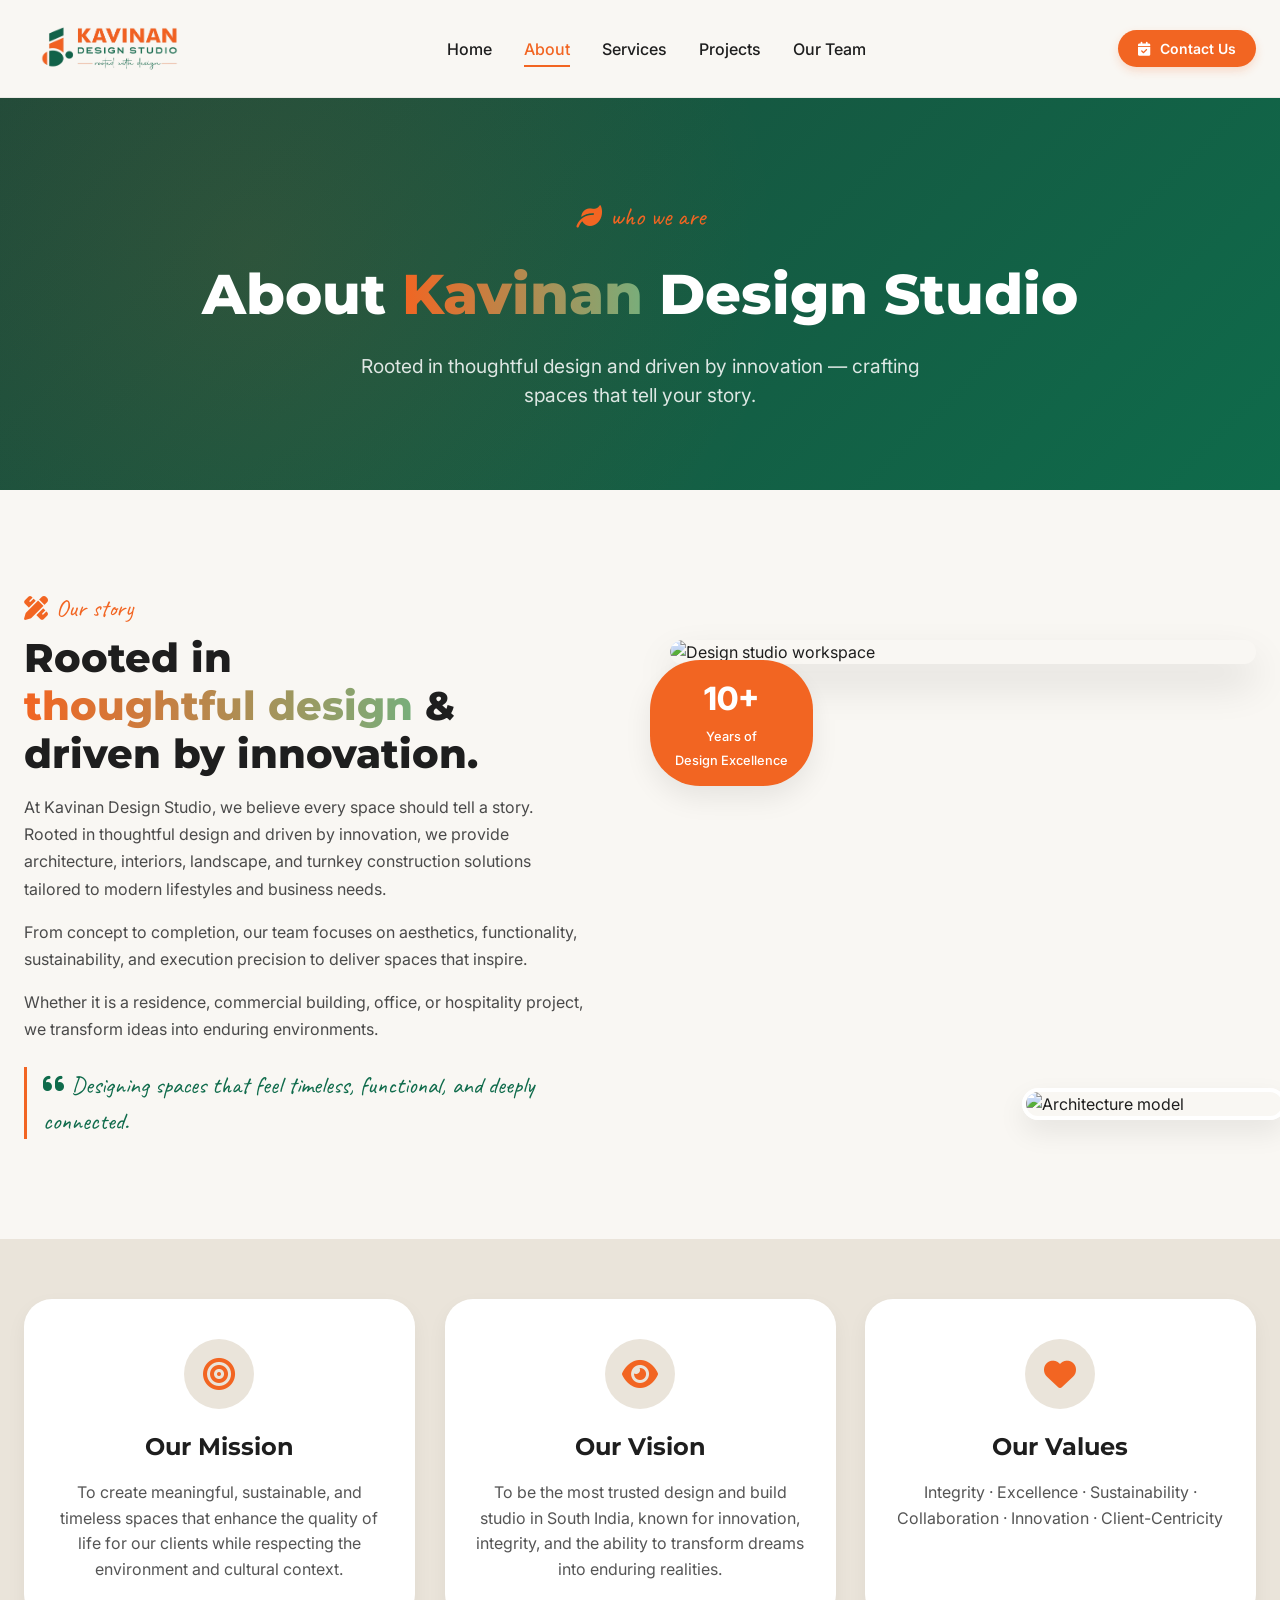
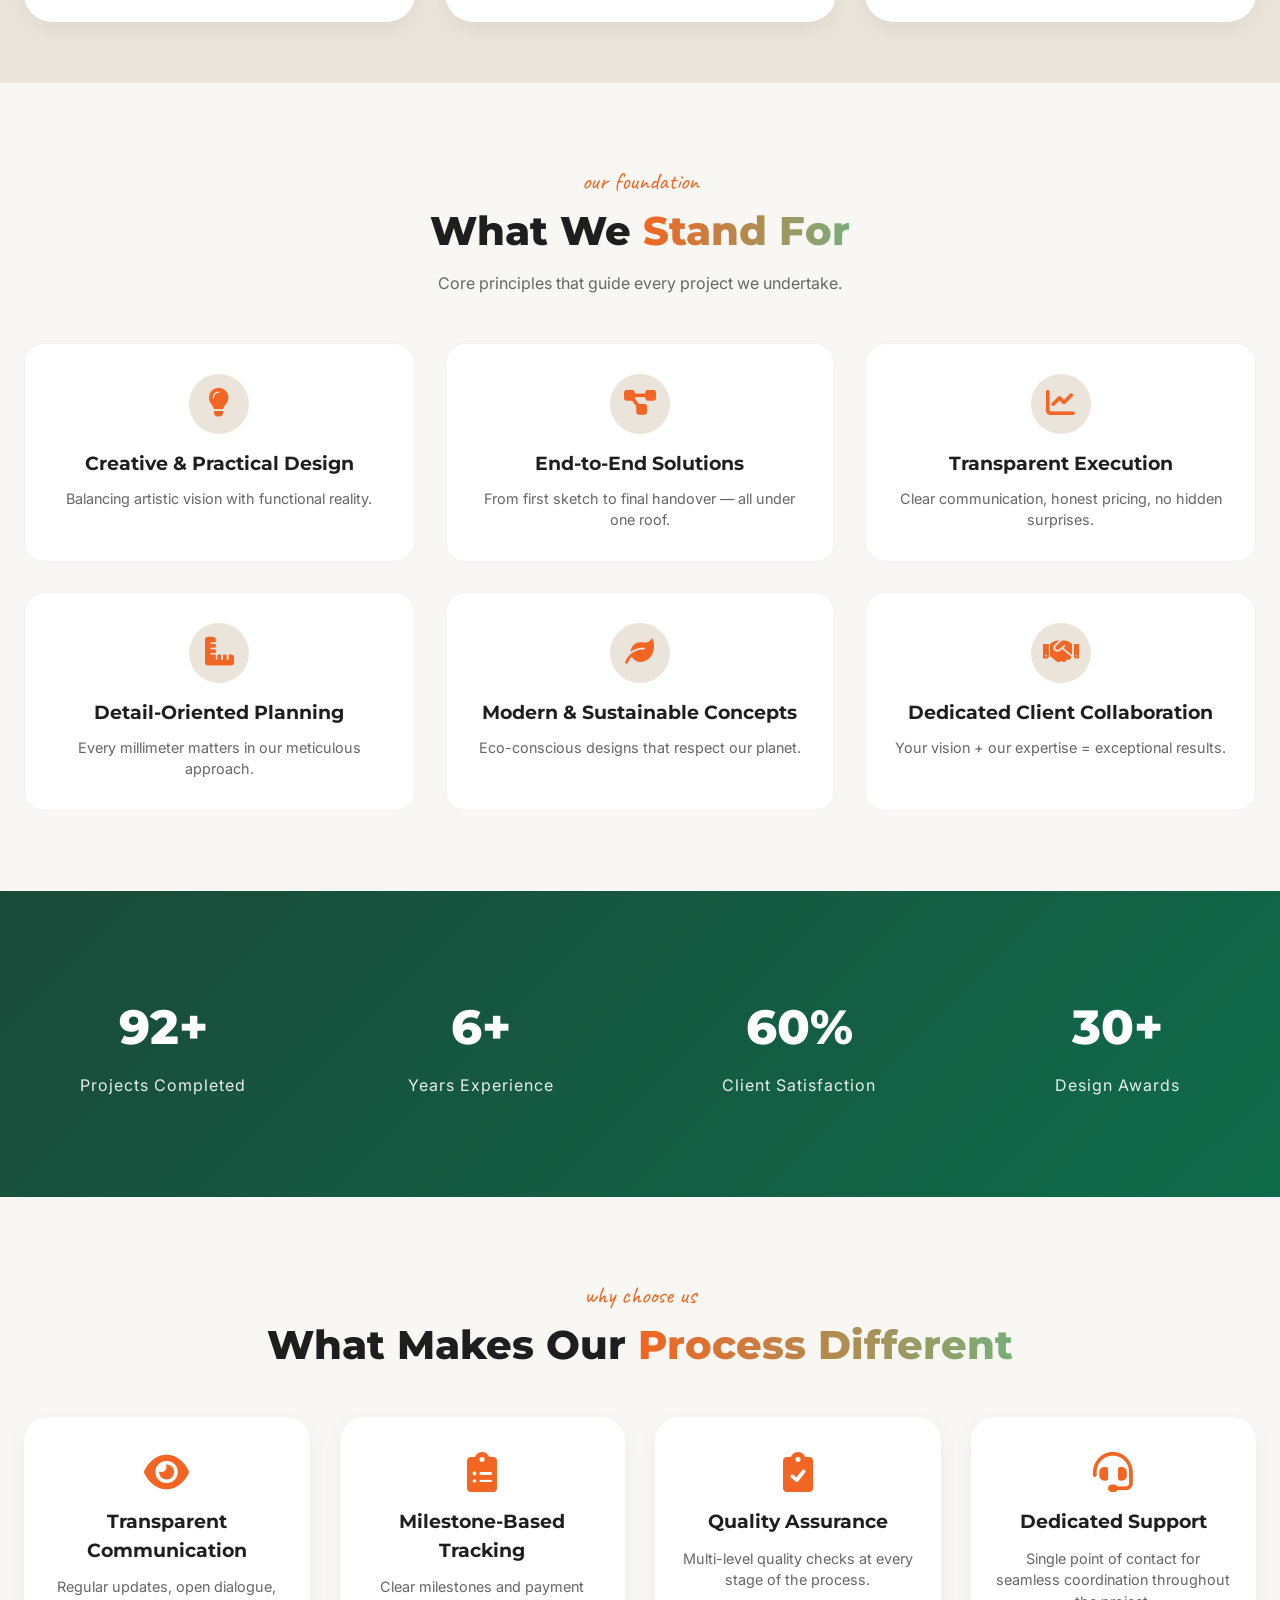
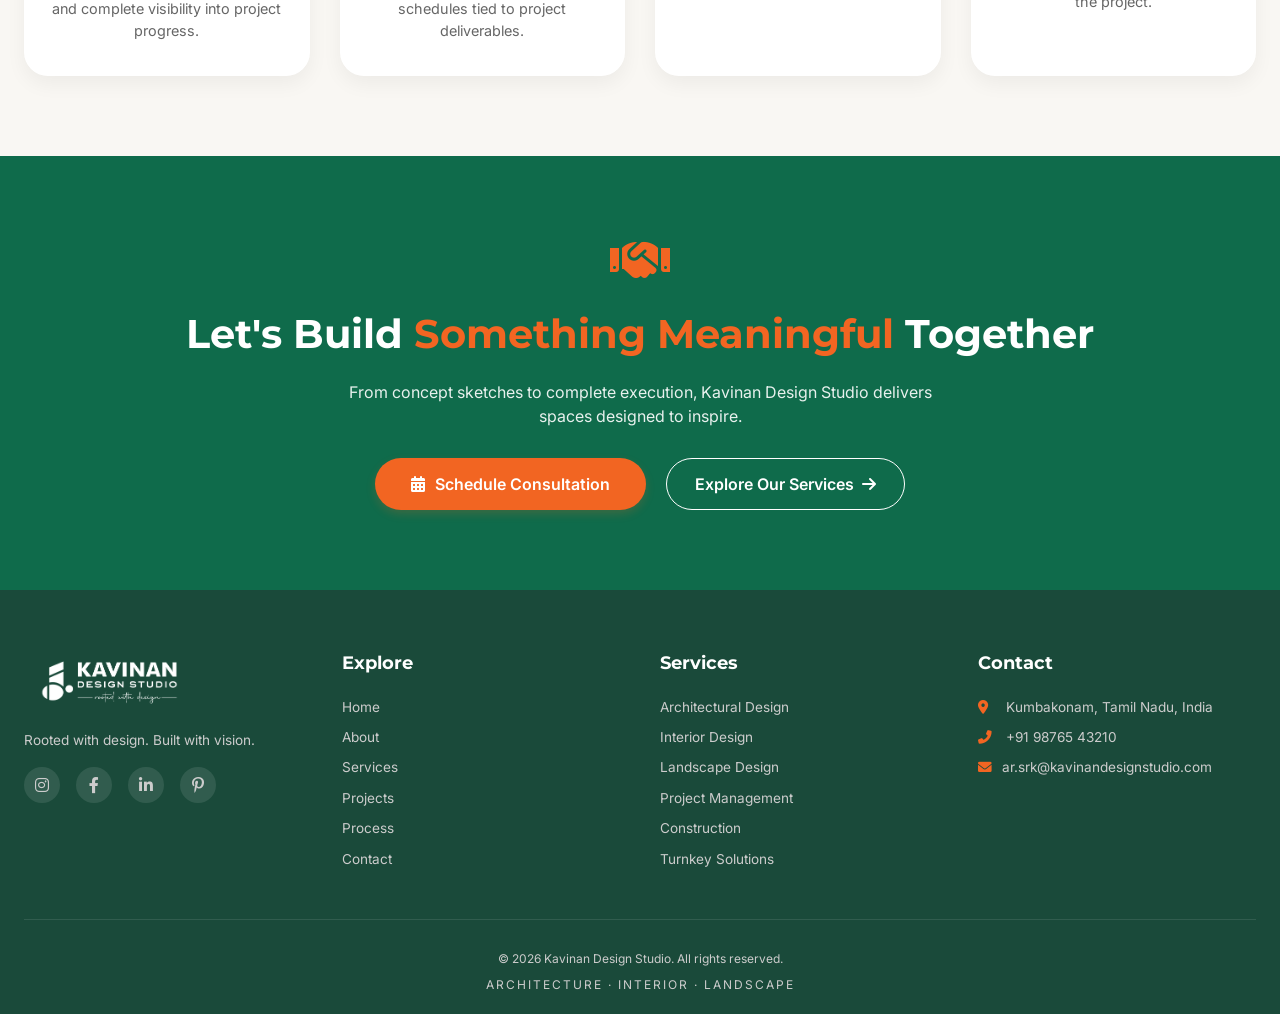
==== commit bef06755: "latest changes" ====
--- a/about.html
+++ b/about.html
@@ -33,13 +33,12 @@
         <a href="about.html" class="nav-link active">About</a>
         <a href="services.html" class="nav-link">Services</a>
         <a href="projects.html" class="nav-link">Projects</a>
-        <a href="process.html" class="nav-link">Process</a>
-        <a href="contact.html" class="nav-link">Contact</a>
+        <a href="ourteam.html" class="nav-link">Our Team</a>
       </nav>
       
       <div class="header-cta">
         <a href="contact.html" class="btn-primary btn-sm">
-          <i class="fas fa-calendar-check"></i> Book Consultation
+          <i class="fas fa-calendar-check"></i> Contact Us
         </a>
       </div>
       
@@ -55,9 +54,8 @@
       <a href="about.html" class="nav-link active">About</a>
       <a href="services.html" class="nav-link">Services</a>
       <a href="projects.html" class="nav-link">Projects</a>
-      <a href="process.html" class="nav-link">Process</a>
-      <a href="contact.html" class="nav-link">Contact</a>
-      <a href="contact.html" class="btn-primary mobile-cta">Book Consultation</a>
+      <a href="ourteam.html" class="nav-link">Our Team</a>
+      <a href="contact.html" class="btn-primary mobile-cta">Contact Us</a>
     </div>
   </div>
 </header>
@@ -207,50 +205,33 @@
     </div>
   </section>
 
-  <!-- ==================== TEAM SECTION ==================== -->
-  <section class="team-section" data-aos="fade-up">
+   <!-- ==================== WHAT MAKES US DIFFERENT ==================== -->
+  <section class="difference-section" data-aos="fade-up">
     <div class="container">
       <div class="section-header">
-        <div class="section-eyebrow">the minds behind</div>
-        <h2 class="section-title">Meet Our <span class="text-gradient">Creative Team</span></h2>
-        <p class="section-subtitle">Passionate architects, designers, and visionaries dedicated to your dream space.</p>
-      </div>
-      <div class="team-grid">
-        <div class="team-card" data-aos="flip-up" data-aos-delay="0">
-          <div class="team-image">
-            <img src="https://randomuser.me/api/portraits/men/32.jpg" alt="Lead Architect">
-          </div>
-          <h4>Ar. Kavin Anand</h4>
-          <span class="team-role">Founder & Principal Architect</span>
-          <p>15+ years of experience in sustainable architecture and design innovation.</p>
-          <div class="team-social">
-            <a href="#"><i class="fab fa-linkedin-in"></i></a>
-            <a href="#"><i class="fab fa-instagram"></i></a>
-          </div>
-        </div>
-        <div class="team-card" data-aos="flip-up" data-aos-delay="100">
-          <div class="team-image">
-            <img src="https://randomuser.me/api/portraits/women/68.jpg" alt="Interior Designer">
-          </div>
-          <h4>Priya Srinivasan</h4>
-          <span class="team-role">Senior Interior Designer</span>
-          <p>Specializes in spatial harmony, material curation, and modern aesthetics.</p>
-          <div class="team-social">
-            <a href="#"><i class="fab fa-linkedin-in"></i></a>
-            <a href="#"><i class="fab fa-instagram"></i></a>
-          </div>
-        </div>
-        <div class="team-card" data-aos="flip-up" data-aos-delay="200">
-          <div class="team-image">
-            <img src="https://randomuser.me/api/portraits/men/75.jpg" alt="Project Manager">
-          </div>
-          <h4>Ramesh Kumar</h4>
-          <span class="team-role">Project Manager</span>
-          <p>Ensures seamless execution, timeline adherence, and quality control.</p>
-          <div class="team-social">
-            <a href="#"><i class="fab fa-linkedin-in"></i></a>
-            <a href="#"><i class="fab fa-instagram"></i></a>
-          </div>
+        <div class="section-eyebrow">why choose us</div>
+        <h2 class="section-title">What Makes Our <span class="text-gradient">Process Different</span></h2>
+      </div>
+      <div class="difference-grid">
+        <div class="difference-card" data-aos="zoom-in" data-aos-delay="0">
+          <i class="fas fa-eye"></i>
+          <h4>Transparent Communication</h4>
+          <p>Regular updates, open dialogue, and complete visibility into project progress.</p>
+        </div>
+        <div class="difference-card" data-aos="zoom-in" data-aos-delay="100">
+          <i class="fas fa-clipboard-list"></i>
+          <h4>Milestone-Based Tracking</h4>
+          <p>Clear milestones and payment schedules tied to project deliverables.</p>
+        </div>
+        <div class="difference-card" data-aos="zoom-in" data-aos-delay="200">
+          <i class="fas fa-clipboard-check"></i>
+          <h4>Quality Assurance</h4>
+          <p>Multi-level quality checks at every stage of the process.</p>
+        </div>
+        <div class="difference-card" data-aos="zoom-in" data-aos-delay="300">
+          <i class="fas fa-headset"></i>
+          <h4>Dedicated Support</h4>
+          <p>Single point of contact for seamless coordination throughout the project.</p>
         </div>
       </div>
     </div>
@@ -319,7 +300,7 @@
         <ul class="contact-list">
           <li><i class="fas fa-map-marker-alt"></i> Kumbakonam, Tamil Nadu, India</li>
           <li><i class="fas fa-phone-alt"></i> +91 98765 43210</li>
-          <li><i class="fas fa-envelope"></i> hello@kavinandesignstudio.com</li>
+          <li><i class="fas fa-envelope"></i>ar.srk@kavinandesignstudio.com</li>
         </ul>
       </div>
     </div>
@@ -330,10 +311,10 @@
   </div>
 </footer>
 
-<!-- WhatsApp Floating Button -->
-<a href="https://wa.me/919876543210" class="whatsapp-float" target="_blank">
-  <i class="fab fa-whatsapp"></i>
-</a>
+<!-- Back to Top Button -->
+<button id="backToTop" class="back-to-top-btn" aria-label="Back to Top">
+    <i class="fas fa-arrow-up"></i>
+</button>
 
 <!-- Scripts -->
 <script src="https://unpkg.com/aos@2.3.1/dist/aos.js"></script>
@@ -409,6 +390,26 @@
   }, observerOptions);
   
   statNumbers.forEach(num => observer.observe(num));
+
+  // ========== BACK TO TOP BUTTON ==========
+const backToTopBtn = document.getElementById('backToTop');
+
+// Show/hide button based on scroll position
+window.addEventListener('scroll', function() {
+    if (window.scrollY > 300) {
+        backToTopBtn.classList.add('show');
+    } else {
+        backToTopBtn.classList.remove('show');
+    }
+});
+
+// Smooth scroll to top when clicked
+backToTopBtn.addEventListener('click', function() {
+    window.scrollTo({
+        top: 0,
+        behavior: 'smooth'
+    });
+});
 </script>
 </body>
 </html>
--- a/about.css
+++ b/about.css
@@ -11,6 +11,7 @@
   --beige: #EAE4DA;
   --background: #F9F7F3;
   --foreground: #1E1E1E;
+  --shade:#78ae7b;
   --primary: var(--brand-green);
   --primary-foreground: #FFFFFF;
   --secondary: var(--beige);
@@ -63,7 +64,7 @@
 
 /* ---------- TYPOGRAPHY UTILITIES ---------- */
 .text-gradient {
-  background: linear-gradient(90deg, var(--brand-orange), var(--brand-green));
+  background: linear-gradient(90deg, var(--brand-orange), var(--shade));
   -webkit-background-clip: text;
   background-clip: text;
   color: transparent;
@@ -188,7 +189,7 @@
 }
 
 .logo-image {
-  height: 55px;
+  height: 65px;
   width: auto;
   max-width: 220px;
   object-fit: contain;
@@ -260,6 +261,7 @@
 
 .mobile-nav.active {
   display: flex;
+  align-items: center;
 }
 
 .mobile-nav .nav-link {
@@ -672,6 +674,48 @@
   color: white;
 }
 
+/* ---------- DIFFERENCE SECTION ---------- */
+.difference-section {
+  padding: 80px 0;
+}
+
+.difference-grid {
+  display: grid;
+  grid-template-columns: repeat(auto-fit, minmax(240px, 1fr));
+  gap: 30px;
+}
+
+.difference-card {
+  background: white;
+  padding: 35px 25px;
+  border-radius: 24px;
+  text-align: center;
+  transition: var(--transition);
+  box-shadow: var(--shadow-sm);
+}
+
+.difference-card:hover {
+  transform: translateY(-6px);
+  box-shadow: var(--shadow-md);
+}
+
+.difference-card i {
+  font-size: 2.5rem;
+  color: var(--brand-orange);
+  margin-bottom: 15px;
+}
+
+.difference-card h4 {
+  font-size: 1.2rem;
+  margin-bottom: 12px;
+}
+
+.difference-card p {
+  color: #666;
+  font-size: 0.9rem;
+  line-height: 1.5;
+}
+
 /* ---------- CTA SECTION ---------- */
 .cta-section {
   padding: 80px 0;
@@ -743,7 +787,7 @@
 }
 
 .footer-logo-image {
-  height: 50px;
+  height: 65px;
   width: auto;
   max-width: 200px;
   object-fit: contain;
@@ -830,26 +874,90 @@
   letter-spacing: 2px;
 }
 
-/* ---------- WHATSAPP FLOAT ---------- */
-.whatsapp-float {
-  position: fixed;
-  bottom: 24px;
-  right: 24px;
-  background-color: #25D366;
-  width: 56px;
-  height: 56px;
-  border-radius: 50%;
-  display: flex;
-  align-items: center;
-  justify-content: center;
-  color: white;
-  font-size: 1.8rem;
-  box-shadow: 0 4px 12px rgba(0,0,0,0.15);
-  transition: var(--transition);
-  z-index: 100;
-}
-
-.whatsapp-float:hover {
-  transform: scale(1.1);
-  background-color: #20b859;
+/* ========== BACK TO TOP BUTTON ========== */
+.back-to-top-btn {
+    position: fixed;
+    bottom: 30px;
+    right: 30px;
+    width: 56px;
+    height: 56px;
+    border-radius: 50%;
+    background: linear-gradient(90deg, var(--brand-orange), var(--shade));
+    color: var(--white);
+    border: none;
+    cursor: pointer;
+    box-shadow: 0 4px 15px rgba(242, 101, 34, 0.35);
+    transition: all 0.3s ease;
+    z-index: 100;
+    opacity: 0;
+    visibility: hidden;
+    transform: translateY(20px);
+    display: flex;
+    align-items: center;
+    justify-content: center;
+    font-size: 1.5rem;
+}
+
+.back-to-top-btn.show {
+    opacity: 1;
+    visibility: visible;
+    transform: translateY(0);
+}
+
+.back-to-top-btn:hover {
+    transform: translateY(-5px) scale(1.05);
+    box-shadow: 0 8px 25px rgba(242, 101, 34, 0.5);
+}
+
+.back-to-top-btn:active {
+    transform: scale(0.95);
+}
+
+/* Pulse ring animation */
+.back-to-top-btn::before {
+    content: '';
+    position: absolute;
+    inset: -4px;
+    border-radius: 50%;
+    background: linear-gradient(90deg, var(--brand-orange), var(--shade));
+    z-index: -1;
+    opacity: 0;
+    transition: opacity 0.3s;
+}
+
+.back-to-top-btn:hover::before {
+    opacity: 1;
+    animation: pulseRing 1.2s ease-out infinite;
+}
+
+@keyframes pulseRing {
+    0% {
+        transform: scale(1);
+        opacity: 0.6;
+    }
+    100% {
+        transform: scale(1.4);
+        opacity: 0;
+    }
+}
+
+/* Mobile responsive */
+@media (max-width: 768px) {
+    .back-to-top-btn {
+        bottom: 20px;
+        right: 20px;
+        width: 48px;
+        height: 48px;
+        font-size: 1.2rem;
+    }
+}
+
+@media (max-width: 480px) {
+    .back-to-top-btn {
+        bottom: 80px;
+        right: 15px;
+        width: 44px;
+        height: 44px;
+        font-size: 1rem;
+    }
 }
